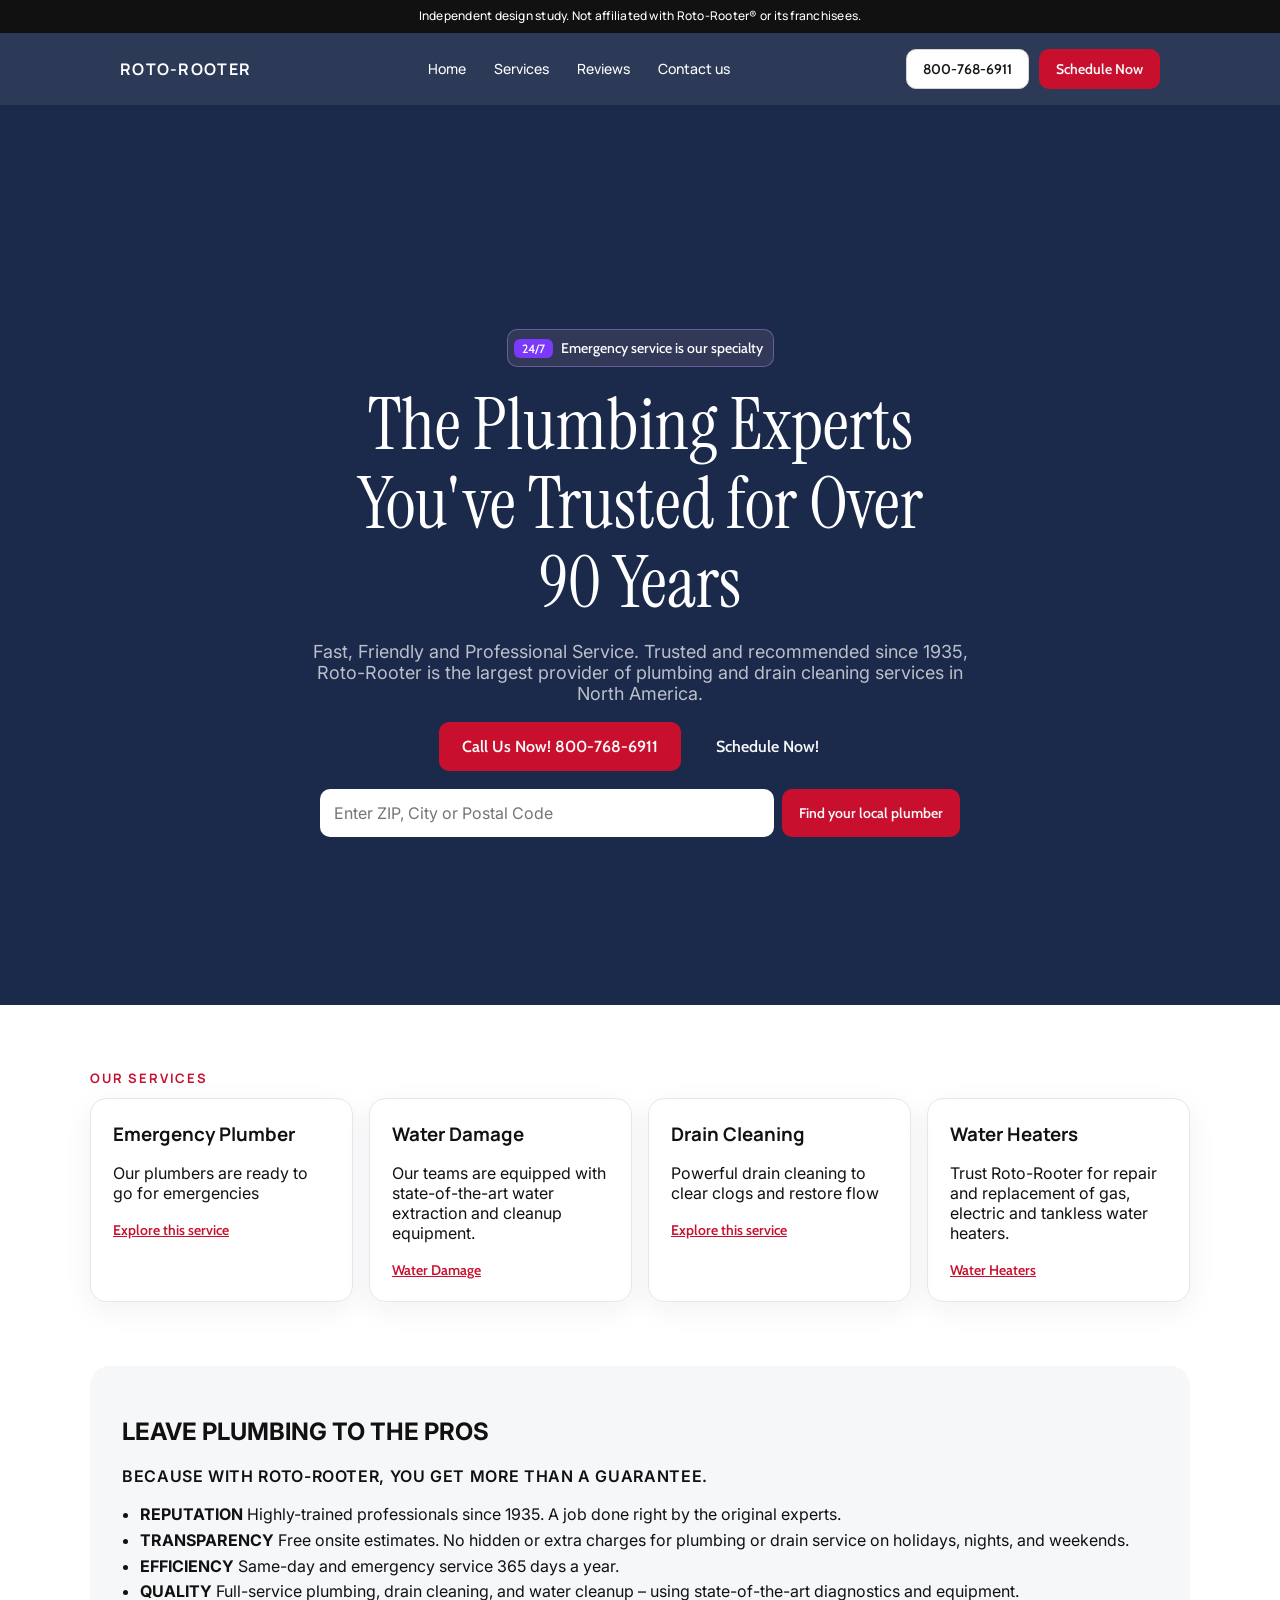
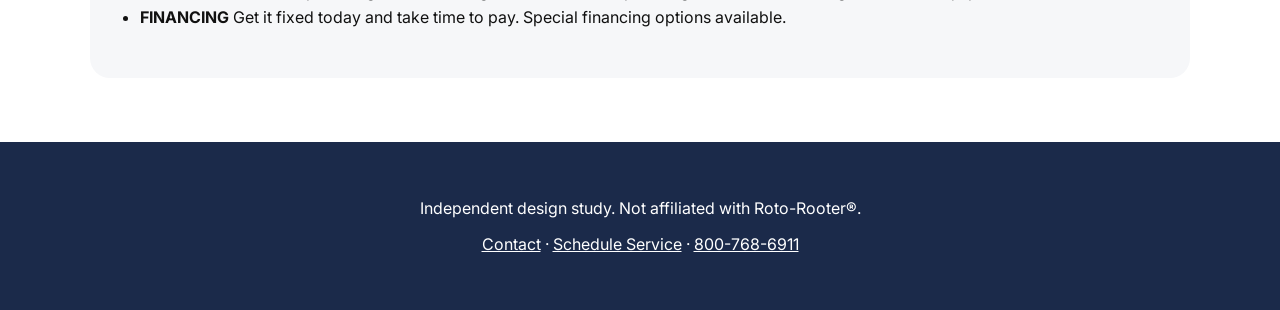
==== index.html @ e9c8b5bf "feat: home hero datacore booking craft" ====
<!DOCTYPE html>
<html lang="en">
<head>
  <meta charset="UTF-8" />
  <meta name="viewport" content="width=device-width, initial-scale=1" />
  <meta name="theme-color" content="#C8102E" />
  <meta name="description" content="The Plumbing Experts You've Trusted for Over 90 Years. Independent design study — not affiliated with Roto-Rooter." />
  <title>Roto-Rooter® | Plumbing, Drains & Water Cleanup</title>
  <link rel="manifest" href="/manifest.json" />
  <link rel="icon" href="/icons/icon.svg" type="image/svg+xml" />
  <link rel="apple-touch-icon" href="/icons/icon.svg" />
  <link rel="preconnect" href="https://fonts.googleapis.com" />
  <link rel="preconnect" href="https://fonts.gstatic.com" crossorigin />
  <link href="https://fonts.googleapis.com/css2?family=Cabin:wght@500;600&family=Instrument+Serif:ital@0;1&family=Inter:wght@400;500;600&family=Manrope:wght@500;600;700&display=swap" rel="stylesheet" />
  <link rel="stylesheet" href="/css/app.css" />
</head>
<body>
  <div class="study-banner">Independent design study. Not affiliated with Roto-Rooter® or its franchisees.</div>
  <header class="nav">
    <a class="logo" href="/">ROTO-ROOTER</a>
    <nav class="nav-links" aria-label="Primary">
      <a href="/">Home</a>
      <a href="/services.html">Services</a>
      <a href="/reviews.html">Reviews</a>
      <a href="/contact.html">Contact us</a>
    </nav>
    <div class="nav-actions">
      <a class="btn ghost" href="tel:8007686911">800-768-6911</a>
      <a class="btn primary" href="/schedule.html">Schedule Now</a>
    </div>
    <button class="menu-btn" id="menuBtn" aria-label="Open menu">☰</button>
  </header>
  <div class="overlay" id="overlay">
    <a href="/">Home</a>
    <a href="/services.html">Services</a>
    <a href="/reviews.html">Reviews</a>
    <a href="/contact.html">Contact us</a>
    <a href="/schedule.html">Schedule Now</a>
    <a href="tel:8007686911">Call 800-768-6911</a>
  </div>
  <section class="hero">
    <video autoplay muted loop playsinline>
      <source src="https://d8j0ntlcm91z4.cloudfront.net/user_38xzZboKViGWJOttwIXH07lWA1P/hf_20260210_031346_d87182fb-b0af-4273-84d1-c6fd17d6bf0f.mp4" type="video/mp4" />
    </video>
    <div class="hero-veil"></div>
    <div class="hero-inner">
      <div class="pill"><span class="pill-new">24/7</span> Emergency service is our specialty</div>
      <h1>The Plumbing Experts You've Trusted for Over 90 Years</h1>
      <p>Fast, Friendly and Professional Service. Trusted and recommended since 1935, Roto-Rooter is the largest provider of plumbing and drain cleaning services in North America.</p>
      <div class="cta-row">
        <a class="btn primary lg" href="tel:8007686911">Call Us Now! 800-768-6911</a>
        <a class="btn dark lg" href="/schedule.html">Schedule Now!</a>
      </div>
      <form class="zip" action="/schedule.html" method="get">
        <label class="sr">Enter ZIP, City or Postal Code</label>
        <input name="zip" placeholder="Enter ZIP, City or Postal Code" />
        <button class="btn primary" type="submit">Find your local plumber</button>
      </form>
    </div>
  </section>
  <section class="wrap">
    <h2 class="section-kicker">OUR SERVICES</h2>
    <div class="cards">
      <article class="card"><h3>Emergency Plumber</h3><p>Our plumbers are ready to go for emergencies</p><a href="/services.html#emergency">Explore this service</a></article>
      <article class="card"><h3>Water Damage</h3><p>Our teams are equipped with state-of-the-art water extraction and cleanup equipment.</p><a href="/services.html#water">Water Damage</a></article>
      <article class="card"><h3>Drain Cleaning</h3><p>Powerful drain cleaning to clear clogs and restore flow</p><a href="/services.html#drain">Explore this service</a></article>
      <article class="card"><h3>Water Heaters</h3><p>Trust Roto-Rooter for repair and replacement of gas, electric and tankless water heaters.</p><a href="/services.html#heaters">Water Heaters</a></article>
    </div>
  </section>
  <section class="wrap band">
    <h2>LEAVE PLUMBING TO THE PROS</h2>
    <p class="lede">BECAUSE WITH ROTO-ROOTER, YOU GET MORE THAN A GUARANTEE.</p>
    <ul class="pros">
      <li><strong>REPUTATION</strong> Highly-trained professionals since 1935. A job done right by the original experts.</li>
      <li><strong>TRANSPARENCY</strong> Free onsite estimates. No hidden or extra charges for plumbing or drain service on holidays, nights, and weekends.</li>
      <li><strong>EFFICIENCY</strong> Same-day and emergency service 365 days a year.</li>
      <li><strong>QUALITY</strong> Full-service plumbing, drain cleaning, and water cleanup – using state-of-the-art diagnostics and equipment.</li>
      <li><strong>FINANCING</strong> Get it fixed today and take time to pay. Special financing options available.</li>
    </ul>
  </section>
  <footer class="foot">
    <p>Independent design study. Not affiliated with Roto-Rooter®.</p>
    <p><a href="/contact.html">Contact</a> · <a href="/schedule.html">Schedule Service</a> · <a href="tel:8007686911">800-768-6911</a></p>
  </footer>
  <script src="/js/app.js"></script>
</body>
</html>
---- css/app.css ----
:root {
  --red: #C8102E;
  --red-dark: #9B0C23;
  --navy: #1B2A4A;
  --ink: #171717;
  --purple: #7b39fc;
  --purple-dark: #2b2344;
  --paper: #f6f7f9;
}
* { box-sizing: border-box; }
html, body { margin: 0; padding: 0; font-family: Inter, system-ui, sans-serif; color: #111; background: #fff; }
a { color: inherit; }
.study-banner {
  background: #111; color: #fff; font: 500 12px/1.4 Manrope, sans-serif;
  text-align: center; padding: 8px 16px; letter-spacing: .02em;
}
.nav {
  display: flex; align-items: center; justify-content: space-between;
  padding: 16px 24px; position: sticky; top: 0; z-index: 20;
  background: rgba(27,42,74,.92); color: #fff; backdrop-filter: blur(12px);
}
.logo { font-family: Manrope, sans-serif; font-weight: 700; letter-spacing: .08em; text-decoration: none; color: #fff; }
.nav-links { display: none; gap: 28px; font: 500 14px Manrope, sans-serif; }
.nav-links a { text-decoration: none; color: #fff; }
.nav-links a:hover { opacity: .8; }
.nav-actions { display: none; gap: 10px; }
.menu-btn { background: none; border: 0; color: #fff; font-size: 24px; }
@media (min-width: 900px) {
  .nav { padding: 16px 120px; }
  .nav-links, .nav-actions { display: flex; }
  .menu-btn { display: none; }
}
.btn {
  display: inline-flex; align-items: center; justify-content: center;
  border-radius: 10px; padding: 10px 16px; text-decoration: none;
  font: 600 14px Cabin, sans-serif; border: 1px solid transparent; cursor: pointer;
}
.btn.primary { background: var(--red); color: #fafafa; }
.btn.primary:hover { background: var(--red-dark); }
.btn.dark { background: var(--navy); color: #f6f7f9; }
.btn.ghost { background: #fff; color: #171717; border-color: #d4d4d4; }
.btn.lg { padding: 14px 22px; font-size: 16px; }
.overlay {
  display: none; position: fixed; inset: 0; background: #000; color: #fff;
  z-index: 30; flex-direction: column; gap: 24px; padding: 80px 32px;
  font: 600 22px Manrope, sans-serif;
}
.overlay.open { display: flex; }
.overlay a { color: #fff; text-decoration: none; }
.hero { position: relative; min-height: 100svh; color: #fff; overflow: hidden; background: var(--navy); }
.hero video { position: absolute; inset: 0; width: 100%; height: 100%; object-fit: cover; opacity: .35; }
.hero-veil { position: absolute; inset: 0; background: linear-gradient(180deg, rgba(27,42,74,.55), rgba(27,42,74,.85)); }
.hero-inner {
  position: relative; z-index: 2; min-height: 100svh;
  display: flex; flex-direction: column; align-items: center; text-align: center;
  justify-content: center; padding: 120px 24px 64px; gap: 18px;
}
.pill {
  display: inline-flex; align-items: center; gap: 8px; height: 38px;
  padding: 0 10px 0 6px; border-radius: 10px;
  background: rgba(85,80,110,.4); border: 1px solid rgba(164,132,215,.5);
  backdrop-filter: blur(8px); font: 500 14px Cabin, sans-serif;
}
.pill-new { background: var(--purple); border-radius: 6px; padding: 2px 8px; font-size: 12px; }
.hero h1 {
  font-family: "Instrument Serif", serif; font-weight: 400;
  font-size: clamp(36px, 7vw, 72px); line-height: 1.1; margin: 0; max-width: 18ch;
}
.hero p { max-width: 662px; color: rgba(255,255,255,.7); font-size: 18px; margin: 0; }
.cta-row { display: flex; flex-wrap: wrap; gap: 12px; justify-content: center; }
.zip { display: flex; flex-wrap: wrap; gap: 8px; justify-content: center; width: min(640px, 100%); }
.zip input {
  flex: 1 1 220px; height: 48px; border-radius: 10px; border: 0; padding: 0 14px; font: 400 16px Inter, sans-serif;
}
.wrap { width: min(1100px, calc(100% - 40px)); margin: 64px auto; }
.section-kicker { font: 700 13px Manrope, sans-serif; letter-spacing: .14em; color: var(--red); }
.cards { display: grid; grid-template-columns: repeat(auto-fit, minmax(230px, 1fr)); gap: 16px; }
.card {
  border: 1px solid #e7e5ee; border-radius: 16px; padding: 22px;
  box-shadow: 0 8px 30px rgba(27,42,74,.06);
}
.card h3 { font-family: Manrope, sans-serif; margin: 0 0 8px; }
.card a { color: var(--red); font: 600 14px Cabin, sans-serif; }
.band { background: var(--paper); border-radius: 20px; padding: 32px; }
.lede { letter-spacing: .04em; font-weight: 600; }
.pros { padding-left: 18px; line-height: 1.6; }
.foot { background: var(--navy); color: #fff; padding: 40px 24px; text-align: center; }
.foot a { color: #fff; }
.sr { position: absolute; left: -9999px; }
.form { display: grid; gap: 12px; max-width: 520px; }
.form input, .form select, .form textarea {
  height: 48px; border: 1px solid #d4d4d4; border-radius: 8px; padding: 0 12px; font: 400 16px Inter, sans-serif;
}
.form textarea { height: 120px; padding: 12px; }
.notice { background: #fff4e5; border: 1px solid #f0c36d; padding: 12px 14px; border-radius: 10px; }
.ok { background: #e8f6ee; border: 1px solid #8fd3a8; padding: 16px; border-radius: 12px; }
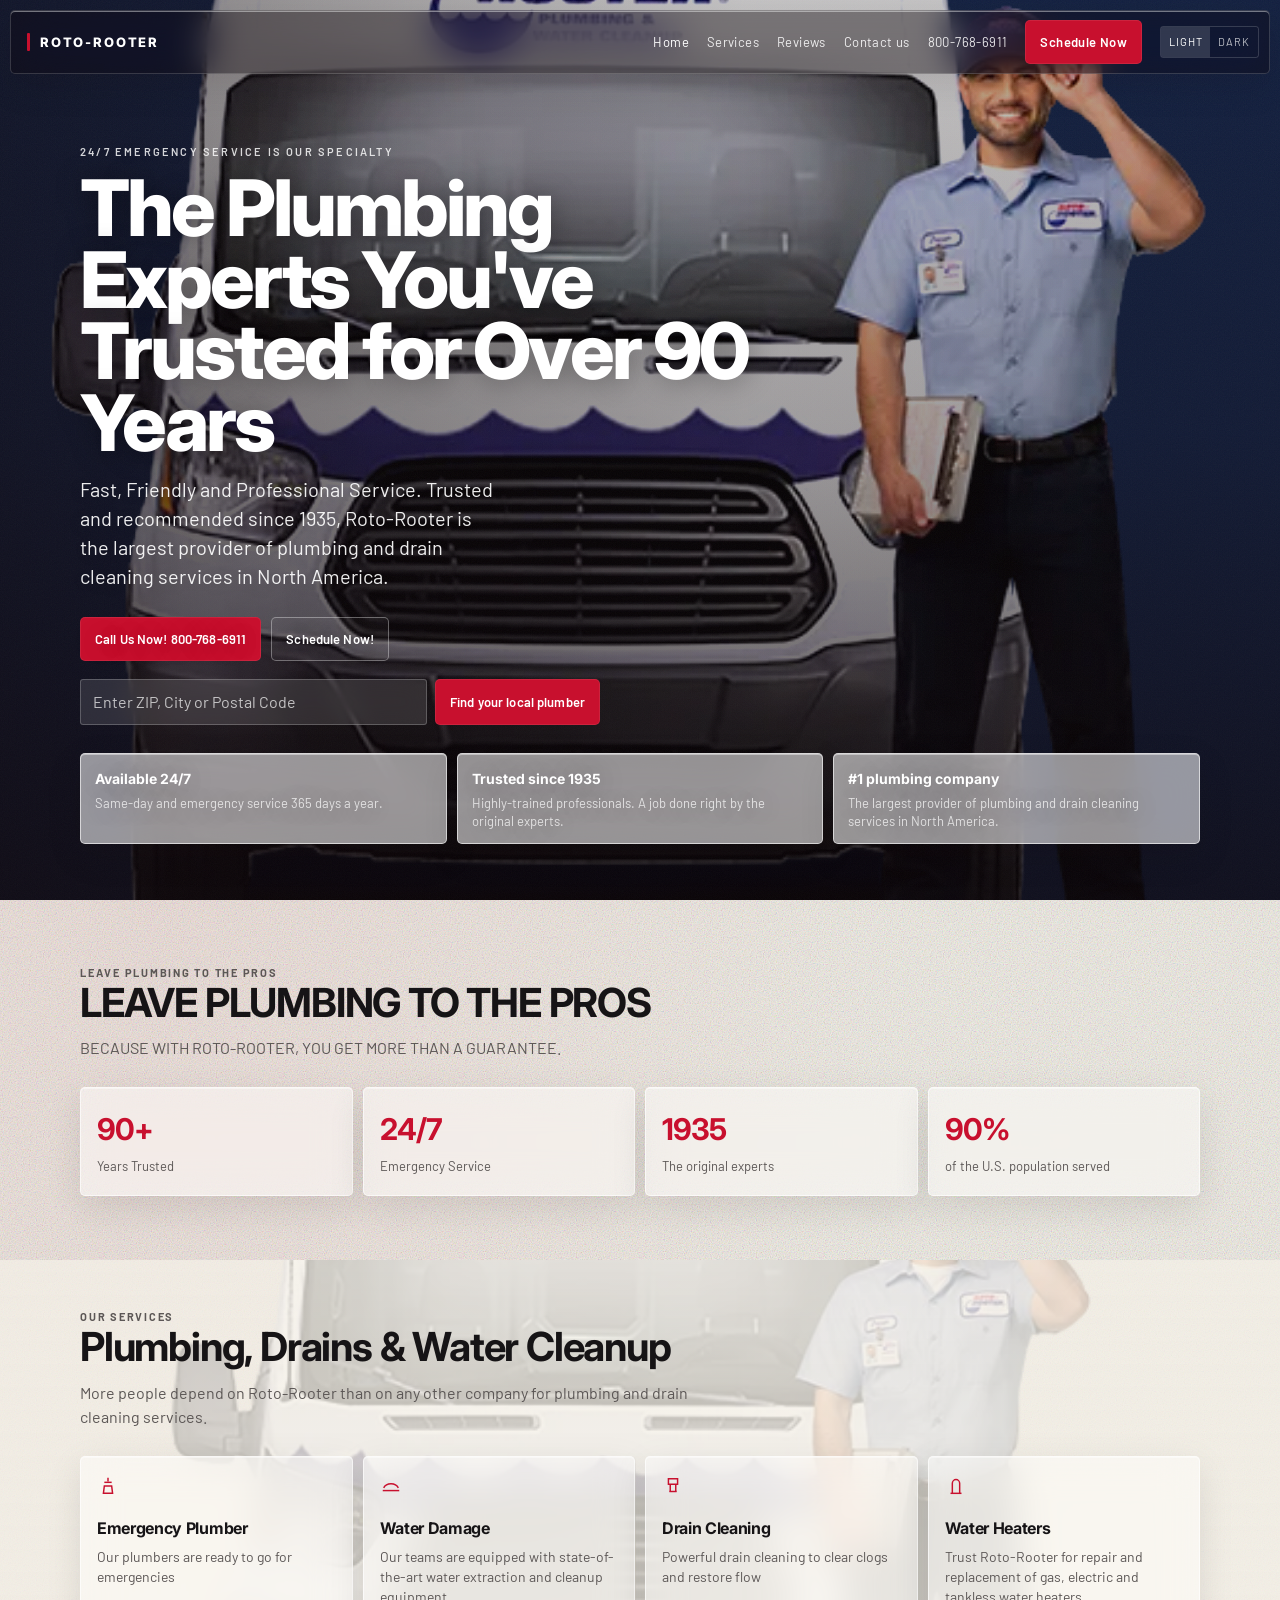
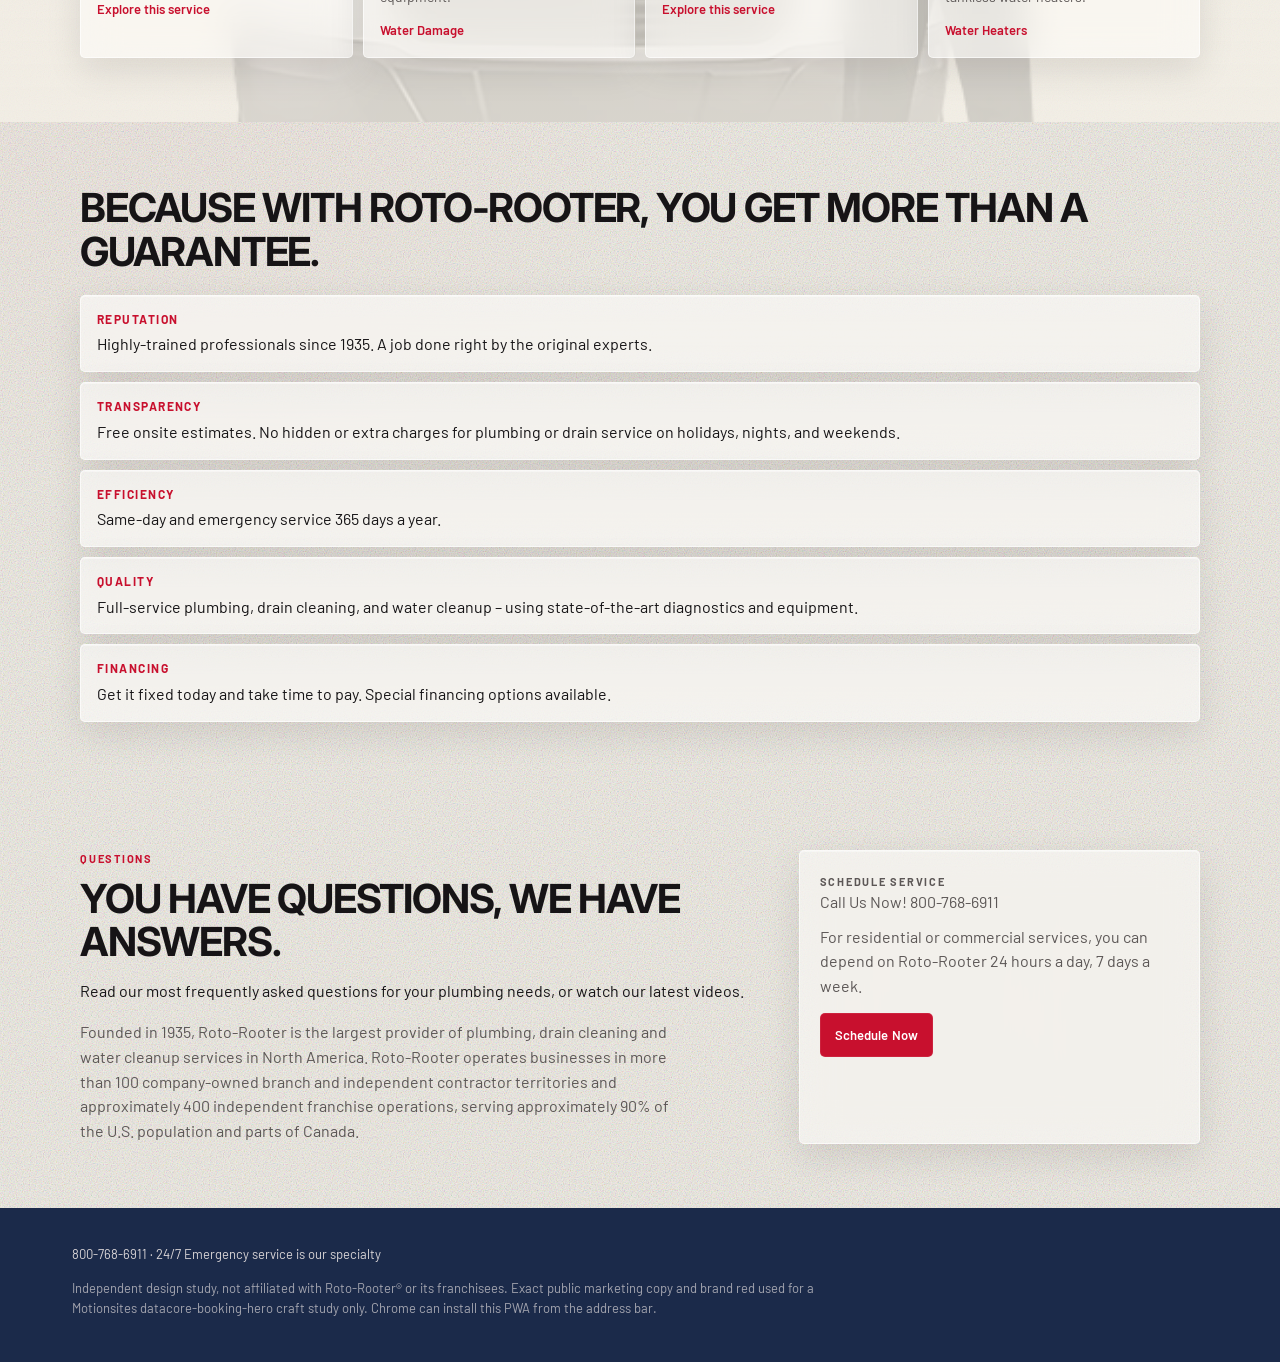
==== commit 8a11476f: "feat: elevate Roto-Rooter PWA to SERVPRO liquid-glass craft Port the approved frost nav, 5px cards, " ====
--- a/index.html
+++ b/index.html
@@ -1,87 +1,166 @@
 <!DOCTYPE html>
 <html lang="en">
 <head>
-  <meta charset="UTF-8" />
+  <meta charset="utf-8" />
   <meta name="viewport" content="width=device-width, initial-scale=1" />
+  <title>Roto-Rooter® | Plumbing, Drains &amp; Water Cleanup</title>
+  <meta name="description" content="Roto-Rooter Plumbing and Water Cleanup® service is the #1 plumbing and drain cleaning company. Open &amp; Available 24/7. Call 1-800-768-6911!" />
+  <meta property="og:title" content="Roto-Rooter Plumbing &amp; Drain Service | Roto-Rooter®" />
+  <meta property="og:description" content="Roto-Rooter Plumbing and Water Cleanup® service is the #1 plumbing and drain cleaning company. Open &amp; Available 24/7. Call 1-800-768-6911!" />
+  <meta property="og:type" content="website" />
+  <meta property="og:url" content="https://rotorooter-pwa.vercel.app/" />
+  <meta property="og:image" content="https://rotorooter-pwa.vercel.app/images/og.png" />
+  <meta property="og:site_name" content="Roto-Rooter Plumbing &amp; Water Cleanup" />
+  <meta name="twitter:card" content="summary" />
+  <meta name="twitter:title" content="Roto-Rooter® | Plumbing, Drains &amp; Water Cleanup" />
+  <meta name="twitter:description" content="Roto-Rooter Plumbing and Water Cleanup® service is the #1 plumbing and drain cleaning company. Open &amp; Available 24/7. Call 1-800-768-6911!" />
   <meta name="theme-color" content="#C8102E" />
-  <meta name="description" content="The Plumbing Experts You've Trusted for Over 90 Years. Independent design study — not affiliated with Roto-Rooter." />
-  <title>Roto-Rooter® | Plumbing, Drains & Water Cleanup</title>
+  <link rel="canonical" href="https://rotorooter-pwa.vercel.app/" />
   <link rel="manifest" href="/manifest.json" />
   <link rel="icon" href="/icons/icon.svg" type="image/svg+xml" />
-  <link rel="apple-touch-icon" href="/icons/icon.svg" />
-  <link rel="preconnect" href="https://fonts.googleapis.com" />
-  <link rel="preconnect" href="https://fonts.gstatic.com" crossorigin />
-  <link href="https://fonts.googleapis.com/css2?family=Cabin:wght@500;600&family=Instrument+Serif:ital@0;1&family=Inter:wght@400;500;600&family=Manrope:wght@500;600;700&display=swap" rel="stylesheet" />
+  <link rel="apple-touch-icon" href="/icons/icon-192.svg" />
   <link rel="stylesheet" href="/css/app.css" />
+  <script>
+    (function () {
+      try {
+        var t = localStorage.getItem('rr-theme');
+        if (t === 'light' || t === 'dark') document.documentElement.setAttribute('data-theme', t);
+        else document.documentElement.setAttribute('data-theme', window.matchMedia('(prefers-color-scheme: dark)').matches ? 'dark' : 'light');
+      } catch (e) {}
+    })();
+  </script>
 </head>
 <body>
-  <div class="study-banner">Independent design study. Not affiliated with Roto-Rooter® or its franchisees.</div>
-  <header class="nav">
-    <a class="logo" href="/">ROTO-ROOTER</a>
-    <nav class="nav-links" aria-label="Primary">
-      <a href="/">Home</a>
-      <a href="/services.html">Services</a>
-      <a href="/reviews.html">Reviews</a>
-      <a href="/contact.html">Contact us</a>
-    </nav>
-    <div class="nav-actions">
-      <a class="btn ghost" href="tel:8007686911">800-768-6911</a>
-      <a class="btn primary" href="/schedule.html">Schedule Now</a>
+  <a class="skip" href="#main">Skip to content</a>
+  <header class="nav liquid-glass">
+    <a class="brand" href="/"><span class="brand-rule" aria-hidden="true"></span>ROTO-ROOTER</a>
+    <div class="nav-end">
+      <nav class="nav-links" id="navLinks" aria-label="Primary">
+        <a href="/" aria-current="page">Home</a>
+        <a href="/services">Services</a>
+        <a href="/reviews">Reviews</a>
+        <a href="/contact">Contact us</a>
+        <a href="tel:8007686911">800-768-6911</a>
+        <a class="cta cta-nav" href="/schedule">Schedule Now</a>
+        <div class="nav-tools">
+          <div class="seg" role="group" aria-label="Theme">
+            <button type="button" data-set-theme="light" aria-pressed="true">Light</button>
+            <button type="button" data-set-theme="dark" aria-pressed="false">Dark</button>
+          </div>
+        </div>
+      </nav>
+      <a class="cta cta-compact" href="tel:8007686911">800-768-6911</a>
+      <button class="menu-btn" type="button" aria-expanded="false" aria-controls="navLinks">Menu</button>
     </div>
-    <button class="menu-btn" id="menuBtn" aria-label="Open menu">☰</button>
   </header>
-  <div class="overlay" id="overlay">
-    <a href="/">Home</a>
-    <a href="/services.html">Services</a>
-    <a href="/reviews.html">Reviews</a>
-    <a href="/contact.html">Contact us</a>
-    <a href="/schedule.html">Schedule Now</a>
-    <a href="tel:8007686911">Call 800-768-6911</a>
-  </div>
   <section class="hero">
-    <video autoplay muted loop playsinline>
-      <source src="https://d8j0ntlcm91z4.cloudfront.net/user_38xzZboKViGWJOttwIXH07lWA1P/hf_20260210_031346_d87182fb-b0af-4273-84d1-c6fd17d6bf0f.mp4" type="video/mp4" />
-    </video>
-    <div class="hero-veil"></div>
+    <div id="heroBg" class="hero-media" aria-hidden="true">
+      <img class="hero-photo" src="/images/hero-mobile.webp" srcset="/images/hero-mobile.webp 800w, /images/hero.webp 1600w" sizes="100vw" alt="" />
+      <video class="hero-video" autoplay muted loop playsinline poster="/images/hero.webp">
+        <source src="https://d8j0ntlcm91z4.cloudfront.net/user_38xzZboKViGWJOttwIXH07lWA1P/hf_20260210_031346_d87182fb-b0af-4273-84d1-c6fd17d6bf0f.mp4" type="video/mp4" />
+      </video>
+    </div>
+    <div class="hero-grade" aria-hidden="true"></div>
+    <div class="hero-grain" aria-hidden="true"></div>
+    <div class="hero-overlay"></div>
     <div class="hero-inner">
-      <div class="pill"><span class="pill-new">24/7</span> Emergency service is our specialty</div>
+      <p class="eyebrow">24/7 Emergency service is our specialty</p>
       <h1>The Plumbing Experts You've Trusted for Over 90 Years</h1>
-      <p>Fast, Friendly and Professional Service. Trusted and recommended since 1935, Roto-Rooter is the largest provider of plumbing and drain cleaning services in North America.</p>
-      <div class="cta-row">
-        <a class="btn primary lg" href="tel:8007686911">Call Us Now! 800-768-6911</a>
-        <a class="btn dark lg" href="/schedule.html">Schedule Now!</a>
+      <p class="lede">Fast, Friendly and Professional Service. Trusted and recommended since 1935, Roto-Rooter is the largest provider of plumbing and drain cleaning services in North America.</p>
+      <div class="hero-actions">
+        <a class="cta" href="tel:8007686911">Call Us Now! 800-768-6911</a>
+        <a class="btn-ghost" href="/schedule">Schedule Now!</a>
       </div>
-      <form class="zip" action="/schedule.html" method="get">
-        <label class="sr">Enter ZIP, City or Postal Code</label>
-        <input name="zip" placeholder="Enter ZIP, City or Postal Code" />
-        <button class="btn primary" type="submit">Find your local plumber</button>
+      <form class="zip" action="/schedule" method="get">
+        <label for="zip">Enter ZIP, City or Postal Code</label>
+        <input id="zip" name="zip" placeholder="Enter ZIP, City or Postal Code" />
+        <button class="cta" type="submit">Find your local plumber</button>
       </form>
+      <ul class="trust-row">
+        <li class="liquid-glass"><b>Available 24/7</b><span>Same-day and emergency service 365 days a year.</span></li>
+        <li class="liquid-glass"><b>Trusted since 1935</b><span>Highly-trained professionals. A job done right by the original experts.</span></li>
+        <li class="liquid-glass"><b>#1 plumbing company</b><span>The largest provider of plumbing and drain cleaning services in North America.</span></li>
+      </ul>
     </div>
   </section>
-  <section class="wrap">
-    <h2 class="section-kicker">OUR SERVICES</h2>
-    <div class="cards">
-      <article class="card"><h3>Emergency Plumber</h3><p>Our plumbers are ready to go for emergencies</p><a href="/services.html#emergency">Explore this service</a></article>
-      <article class="card"><h3>Water Damage</h3><p>Our teams are equipped with state-of-the-art water extraction and cleanup equipment.</p><a href="/services.html#water">Water Damage</a></article>
-      <article class="card"><h3>Drain Cleaning</h3><p>Powerful drain cleaning to clear clogs and restore flow</p><a href="/services.html#drain">Explore this service</a></article>
-      <article class="card"><h3>Water Heaters</h3><p>Trust Roto-Rooter for repair and replacement of gas, electric and tankless water heaters.</p><a href="/services.html#heaters">Water Heaters</a></article>
-    </div>
-  </section>
-  <section class="wrap band">
-    <h2>LEAVE PLUMBING TO THE PROS</h2>
-    <p class="lede">BECAUSE WITH ROTO-ROOTER, YOU GET MORE THAN A GUARANTEE.</p>
-    <ul class="pros">
-      <li><strong>REPUTATION</strong> Highly-trained professionals since 1935. A job done right by the original experts.</li>
-      <li><strong>TRANSPARENCY</strong> Free onsite estimates. No hidden or extra charges for plumbing or drain service on holidays, nights, and weekends.</li>
-      <li><strong>EFFICIENCY</strong> Same-day and emergency service 365 days a year.</li>
-      <li><strong>QUALITY</strong> Full-service plumbing, drain cleaning, and water cleanup – using state-of-the-art diagnostics and equipment.</li>
-      <li><strong>FINANCING</strong> Get it fixed today and take time to pay. Special financing options available.</li>
-    </ul>
-  </section>
-  <footer class="foot">
-    <p>Independent design study. Not affiliated with Roto-Rooter®.</p>
-    <p><a href="/contact.html">Contact</a> · <a href="/schedule.html">Schedule Service</a> · <a href="tel:8007686911">800-768-6911</a></p>
+  <main class="page" id="main">
+    <section class="section">
+      <p class="kicker">Leave plumbing to the pros</p>
+      <h2>LEAVE PLUMBING TO THE PROS</h2>
+      <p>BECAUSE WITH ROTO-ROOTER, YOU GET MORE THAN A GUARANTEE.</p>
+      <div class="stats">
+        <div class="stat liquid-glass"><b>90+</b><span>Years Trusted</span></div>
+        <div class="stat liquid-glass"><b>24/7</b><span>Emergency Service</span></div>
+        <div class="stat liquid-glass"><b>1935</b><span>The original experts</span></div>
+        <div class="stat liquid-glass"><b>90%</b><span>of the U.S. population served</span></div>
+      </div>
+    </section>
+    <section class="section band" style="padding-top:48px">
+      <p class="kicker">Our Services</p>
+      <h2>Plumbing, Drains &amp; Water Cleanup</h2>
+      <p>More people depend on Roto-Rooter than on any other company for plumbing and drain cleaning services.</p>
+      <div class="grid">
+        <article class="card liquid-glass">
+          <svg viewBox="0 0 24 24" aria-hidden="true"><path d="M12 3v4"/><path d="M8 8h8"/><path d="M7 20h10l-1-8H8l-1 8z"/></svg>
+          <h3>Emergency Plumber</h3>
+          <p>Our plumbers are ready to go for emergencies</p>
+          <a href="/services#emergency">Explore this service</a>
+        </article>
+        <article class="card liquid-glass">
+          <svg viewBox="0 0 24 24" aria-hidden="true"><path d="M4 14c3-6 13-6 16 0"/><path d="M3 17h18"/></svg>
+          <h3>Water Damage</h3>
+          <p>Our teams are equipped with state-of-the-art water extraction and cleanup equipment.</p>
+          <a href="/services#water">Water Damage</a>
+        </article>
+        <article class="card liquid-glass">
+          <svg viewBox="0 0 24 24" aria-hidden="true"><path d="M7 4h10v6H7z"/><path d="M9 10v8M15 10v8"/><path d="M8 18h8"/></svg>
+          <h3>Drain Cleaning</h3>
+          <p>Powerful drain cleaning to clear clogs and restore flow</p>
+          <a href="/services#drain">Explore this service</a>
+        </article>
+        <article class="card liquid-glass">
+          <svg viewBox="0 0 24 24" aria-hidden="true"><path d="M8 20V9a4 4 0 0 1 8 0v11"/><path d="M6 20h12"/></svg>
+          <h3>Water Heaters</h3>
+          <p>Trust Roto-Rooter for repair and replacement of gas, electric and tankless water heaters.</p>
+          <a href="/services#heaters">Water Heaters</a>
+        </article>
+      </div>
+    </section>
+    <section class="section">
+      <h2>BECAUSE WITH ROTO-ROOTER, YOU GET MORE THAN A GUARANTEE.</h2>
+      <ul class="pros">
+        <li class="liquid-glass"><strong>REPUTATION</strong> Highly-trained professionals since 1935. A job done right by the original experts.</li>
+        <li class="liquid-glass"><strong>TRANSPARENCY</strong> Free onsite estimates. No hidden or extra charges for plumbing or drain service on holidays, nights, and weekends.</li>
+        <li class="liquid-glass"><strong>EFFICIENCY</strong> Same-day and emergency service 365 days a year.</li>
+        <li class="liquid-glass"><strong>QUALITY</strong> Full-service plumbing, drain cleaning, and water cleanup – using state-of-the-art diagnostics and equipment.</li>
+        <li class="liquid-glass"><strong>FINANCING</strong> Get it fixed today and take time to pay. Special financing options available.</li>
+      </ul>
+    </section>
+    <section class="section">
+      <div class="split">
+        <div>
+          <p class="kicker">Questions</p>
+          <h2>YOU HAVE QUESTIONS, WE HAVE ANSWERS.</h2>
+          <p>Read our most frequently asked questions for your plumbing needs, or watch our latest videos.</p>
+          <p class="prose" style="margin-top:14px">Founded in 1935, Roto-Rooter is the largest provider of plumbing, drain cleaning and water cleanup services in North America. Roto-Rooter operates businesses in more than 100 company-owned branch and independent contractor territories and approximately 400 independent franchise operations, serving approximately 90% of the U.S. population and parts of Canada.</p>
+        </div>
+        <aside class="panel liquid-glass">
+          <p class="kicker">Schedule Service</p>
+          <p>Call Us Now! 800-768-6911</p>
+          <p style="margin-top:10px">For residential or commercial services, you can depend on Roto-Rooter 24 hours a day, 7 days a week.</p>
+          <a class="cta" href="/schedule">Schedule Now</a>
+        </aside>
+      </div>
+    </section>
+  </main>
+  <footer class="footer">
+    <div>800-768-6911 · 24/7 Emergency service is our specialty</div>
+    <p class="disclaimer">Independent design study, not affiliated with Roto-Rooter® or its franchisees. Exact public marketing copy and brand red used for a Motionsites datacore-booking-hero craft study only. Chrome can install this PWA from the address bar.</p>
   </footer>
+  <div class="dock liquid-glass">
+    <a class="cta" href="tel:8007686911">800-768-6911</a>
+    <a class="btn-ghost" href="/schedule">Schedule Now</a>
+  </div>
   <script src="/js/app.js"></script>
 </body>
 </html>
--- a/css/app.css
+++ b/css/app.css
@@ -1,96 +1,651 @@
+@import url('https://fonts.googleapis.com/css2?family=Barlow:wght@400;500;600;700&family=Inter:wght@500;600;700;800&display=swap');
+
 :root {
   --red: #C8102E;
-  --red-dark: #9B0C23;
+  --red-2: #d41434;
+  --red-deep: #7a0a1c;
   --navy: #1B2A4A;
-  --ink: #171717;
-  --purple: #7b39fc;
-  --purple-dark: #2b2344;
-  --paper: #f6f7f9;
-}
+  --cream: #f3efe6;
+  --ink: #161416;
+  --muted: #5c5756;
+  --white: #ffffff;
+  --line: rgba(22, 20, 22, 0.1);
+  --glass: rgba(255, 255, 255, 0.56);
+  --glass-border: rgba(255, 255, 255, 0.62);
+  --glass-ink: #161416;
+  --page: var(--cream);
+  --panel: rgba(255, 255, 255, 0.42);
+  --r: 5px;
+  --r-sm: 3px;
+  --ease: cubic-bezier(0.22, 1, 0.36, 1);
+  --t: 280ms;
+  --pad: clamp(20px, 6vw, 72px);
+  --max: 1120px;
+  --nav-h: 64px;
+  color-scheme: light;
+}
+
+html[data-theme="dark"] {
+  --cream: #10090c;
+  --ink: #f3ecee;
+  --muted: #b3a4a8;
+  --line: rgba(255, 255, 255, 0.1);
+  --glass: rgba(16, 8, 12, 0.48);
+  --glass-border: rgba(255, 255, 255, 0.14);
+  --glass-ink: #f3ecee;
+  --page: #0a0608;
+  --panel: rgba(22, 10, 14, 0.55);
+  color-scheme: dark;
+}
+
 * { box-sizing: border-box; }
-html, body { margin: 0; padding: 0; font-family: Inter, system-ui, sans-serif; color: #111; background: #fff; }
+html, body { margin: 0; padding: 0; }
+html { background: #12080c; }
+body {
+  font-family: Barlow, Inter, system-ui, sans-serif;
+  color: var(--ink);
+  background: var(--page);
+  line-height: 1.55;
+  min-height: 100%;
+}
+img { max-width: 100%; }
 a { color: inherit; }
-.study-banner {
-  background: #111; color: #fff; font: 500 12px/1.4 Manrope, sans-serif;
-  text-align: center; padding: 8px 16px; letter-spacing: .02em;
-}
+button, input, select, textarea { font: inherit; }
+
+.skip {
+  position: absolute;
+  left: 12px;
+  top: -48px;
+  z-index: 80;
+  padding: 8px 12px;
+  background: var(--red);
+  color: #fff;
+  border-radius: var(--r-sm);
+}
+.skip:focus { top: 12px; }
+
+/* Liquid glass — frost, hairline, inner light, depth */
+.liquid-glass {
+  background: var(--glass);
+  background-blend-mode: luminosity;
+  backdrop-filter: blur(18px) saturate(1.45);
+  -webkit-backdrop-filter: blur(18px) saturate(1.45);
+  border: 1px solid var(--glass-border);
+  box-shadow:
+    inset 0 1px 0 rgba(255, 255, 255, 0.42),
+    0 12px 36px rgba(16, 8, 12, 0.1);
+}
+
+.nav.liquid-glass {
+  --glass: rgba(16, 8, 12, 0.42);
+  --glass-border: rgba(255, 255, 255, 0.16);
+  color: #fff;
+}
+
 .nav {
-  display: flex; align-items: center; justify-content: space-between;
-  padding: 16px 24px; position: sticky; top: 0; z-index: 20;
-  background: rgba(27,42,74,.92); color: #fff; backdrop-filter: blur(12px);
-}
-.logo { font-family: Manrope, sans-serif; font-weight: 700; letter-spacing: .08em; text-decoration: none; color: #fff; }
-.nav-links { display: none; gap: 28px; font: 500 14px Manrope, sans-serif; }
-.nav-links a { text-decoration: none; color: #fff; }
-.nav-links a:hover { opacity: .8; }
-.nav-actions { display: none; gap: 10px; }
-.menu-btn { background: none; border: 0; color: #fff; font-size: 24px; }
-@media (min-width: 900px) {
-  .nav { padding: 16px 120px; }
-  .nav-links, .nav-actions { display: flex; }
-  .menu-btn { display: none; }
-}
-.btn {
-  display: inline-flex; align-items: center; justify-content: center;
-  border-radius: 10px; padding: 10px 16px; text-decoration: none;
-  font: 600 14px Cabin, sans-serif; border: 1px solid transparent; cursor: pointer;
-}
-.btn.primary { background: var(--red); color: #fafafa; }
-.btn.primary:hover { background: var(--red-dark); }
-.btn.dark { background: var(--navy); color: #f6f7f9; }
-.btn.ghost { background: #fff; color: #171717; border-color: #d4d4d4; }
-.btn.lg { padding: 14px 22px; font-size: 16px; }
-.overlay {
-  display: none; position: fixed; inset: 0; background: #000; color: #fff;
-  z-index: 30; flex-direction: column; gap: 24px; padding: 80px 32px;
-  font: 600 22px Manrope, sans-serif;
-}
-.overlay.open { display: flex; }
-.overlay a { color: #fff; text-decoration: none; }
-.hero { position: relative; min-height: 100svh; color: #fff; overflow: hidden; background: var(--navy); }
-.hero video { position: absolute; inset: 0; width: 100%; height: 100%; object-fit: cover; opacity: .35; }
-.hero-veil { position: absolute; inset: 0; background: linear-gradient(180deg, rgba(27,42,74,.55), rgba(27,42,74,.85)); }
+  position: fixed;
+  top: 10px;
+  left: 10px;
+  right: 10px;
+  z-index: 50;
+  display: flex;
+  align-items: center;
+  justify-content: space-between;
+  gap: 16px;
+  min-height: var(--nav-h);
+  padding: 8px 10px 8px 16px;
+  border-radius: var(--r);
+}
+
+.brand {
+  display: inline-flex;
+  align-items: center;
+  gap: 10px;
+  font-family: Inter, sans-serif;
+  font-weight: 800;
+  letter-spacing: 0.14em;
+  color: #fff;
+  text-decoration: none;
+  font-size: 13px;
+}
+.brand-rule {
+  width: 3px;
+  height: 18px;
+  background: var(--red);
+  border-radius: 1px;
+}
+
+.nav-end {
+  display: flex;
+  align-items: center;
+  gap: 8px;
+}
+.nav-links {
+  display: flex;
+  align-items: center;
+  gap: 18px;
+}
+.nav-links a {
+  color: rgba(255, 255, 255, 0.88);
+  text-decoration: none;
+  font-size: 13px;
+  letter-spacing: 0.03em;
+  transition: color var(--t) var(--ease);
+}
+.nav-links a:hover,
+.nav-links a[aria-current="page"] { color: #fff; }
+
+.nav-tools {
+  display: flex;
+  align-items: center;
+  gap: 8px;
+}
+.seg {
+  display: inline-flex;
+  border: 1px solid rgba(255, 255, 255, 0.16);
+  border-radius: var(--r-sm);
+  overflow: hidden;
+}
+.seg button {
+  appearance: none;
+  border: 0;
+  background: transparent;
+  color: rgba(255, 255, 255, 0.7);
+  padding: 6px 8px;
+  font-size: 11px;
+  letter-spacing: 0.08em;
+  text-transform: uppercase;
+  cursor: pointer;
+}
+.seg button[aria-pressed="true"] {
+  background: rgba(255, 255, 255, 0.14);
+  color: #fff;
+}
+
+.cta,
+.btn-ghost,
+button.submit,
+.menu-btn {
+  border-radius: var(--r);
+  text-decoration: none;
+  font-weight: 600;
+  font-size: 13px;
+  letter-spacing: 0.01em;
+  transition: transform var(--t) var(--ease), background var(--t) var(--ease), border-color var(--t) var(--ease);
+}
+.cta,
+button.submit {
+  background: var(--red);
+  color: #fff !important;
+  border: 1px solid rgba(255, 255, 255, 0.08);
+  padding: 11px 14px;
+  display: inline-flex;
+  align-items: center;
+  justify-content: center;
+  cursor: pointer;
+}
+.cta:hover,
+button.submit:hover { background: var(--red-2); }
+.cta-compact { padding: 10px 12px; }
+.btn-ghost {
+  border: 1px solid rgba(255, 255, 255, 0.34);
+  color: #fff;
+  padding: 11px 14px;
+  background: rgba(255, 255, 255, 0.04);
+}
+.btn-ghost:hover { border-color: #fff; }
+.menu-btn {
+  display: none;
+  border: 1px solid rgba(255, 255, 255, 0.22);
+  background: rgba(255, 255, 255, 0.06);
+  color: #fff;
+  padding: 10px 12px;
+  cursor: pointer;
+}
+
+.hero {
+  position: relative;
+  min-height: 100svh;
+  overflow: hidden;
+  color: #fff;
+  display: grid;
+  align-items: end;
+}
+.hero-media,
+.hero-photo,
+.hero-video {
+  position: absolute;
+  inset: -6%;
+  z-index: 0;
+  width: 112%;
+  height: 112%;
+  object-fit: cover;
+  transform: scale(1.08);
+  transform-origin: center;
+}
+.hero-media {
+  background:
+    #1B2A4A
+    center 46% / cover no-repeat
+    url('/images/hero.webp');
+  filter: saturate(1.12) contrast(1.06) brightness(1.08);
+}
+.hero-photo,
+.hero-video {
+  inset: 0;
+  width: 100%;
+  height: 100%;
+  transform: none;
+}
+.hero-video { opacity: 0.72; }
+.hero-grade,
+.hero-grain,
+.hero-overlay {
+  position: absolute;
+  inset: 0;
+  pointer-events: none;
+}
+.hero-grade {
+  z-index: 1;
+  background:
+    linear-gradient(90deg, rgba(16, 8, 12, 0.46) 0%, rgba(16, 8, 12, 0.08) 58%),
+    linear-gradient(180deg, rgba(12, 6, 10, 0.12) 0%, rgba(12, 6, 10, 0.2) 48%, rgba(10, 4, 8, 0.56) 100%);
+}
+.hero-grain {
+  z-index: 2;
+  opacity: 0.1;
+  background-image: url('/images/grain.svg');
+  background-size: 180px;
+}
+.hero-overlay {
+  z-index: 3;
+  background: linear-gradient(180deg, rgba(0, 0, 0, 0.06) 0%, rgba(16, 8, 12, 0.32) 100%);
+}
 .hero-inner {
-  position: relative; z-index: 2; min-height: 100svh;
-  display: flex; flex-direction: column; align-items: center; text-align: center;
-  justify-content: center; padding: 120px 24px 64px; gap: 18px;
-}
-.pill {
-  display: inline-flex; align-items: center; gap: 8px; height: 38px;
-  padding: 0 10px 0 6px; border-radius: 10px;
-  background: rgba(85,80,110,.4); border: 1px solid rgba(164,132,215,.5);
-  backdrop-filter: blur(8px); font: 500 14px Cabin, sans-serif;
-}
-.pill-new { background: var(--purple); border-radius: 6px; padding: 2px 8px; font-size: 12px; }
-.hero h1 {
-  font-family: "Instrument Serif", serif; font-weight: 400;
-  font-size: clamp(36px, 7vw, 72px); line-height: 1.1; margin: 0; max-width: 18ch;
-}
-.hero p { max-width: 662px; color: rgba(255,255,255,.7); font-size: 18px; margin: 0; }
-.cta-row { display: flex; flex-wrap: wrap; gap: 12px; justify-content: center; }
-.zip { display: flex; flex-wrap: wrap; gap: 8px; justify-content: center; width: min(640px, 100%); }
+  position: relative;
+  z-index: 4;
+  width: min(var(--max), calc(100% - 20px));
+  margin: 0 auto;
+  padding: calc(var(--nav-h) + 36px) 0 56px;
+  text-shadow: 0 2px 28px rgba(0, 0, 0, 0.38);
+}
+.eyebrow {
+  font-size: 11px;
+  letter-spacing: 0.2em;
+  text-transform: uppercase;
+  opacity: 0.82;
+  margin: 0 0 12px;
+  font-weight: 600;
+}
+h1 {
+  font-family: Inter, sans-serif;
+  font-weight: 800;
+  font-size: clamp(38px, 8.4vw, 78px);
+  line-height: 0.92;
+  letter-spacing: -0.038em;
+  margin: 0 0 16px;
+  max-width: 14ch;
+}
+.lede {
+  font-size: clamp(16px, 2.2vw, 20px);
+  max-width: 38ch;
+  line-height: 1.45;
+  opacity: 0.92;
+  margin: 0;
+}
+.hero-actions {
+  display: flex;
+  gap: 10px;
+  margin-top: 26px;
+  flex-wrap: wrap;
+}
+.trust-row {
+  display: grid;
+  grid-template-columns: repeat(3, minmax(0, 1fr));
+  gap: 10px;
+  list-style: none;
+  padding: 0;
+  margin: 28px 0 0;
+}
+.trust-row li {
+  padding: 14px 14px 13px;
+  border-radius: var(--r);
+  color: #fff;
+}
+.trust-row b {
+  display: block;
+  font-family: Inter, sans-serif;
+  font-size: 14px;
+  margin-bottom: 4px;
+}
+.trust-row span {
+  display: block;
+  font-size: 13px;
+  line-height: 1.4;
+  color: rgba(255, 255, 255, 0.74);
+}
+
+.zip {
+  display: flex;
+  flex-wrap: wrap;
+  gap: 8px;
+  margin-top: 18px;
+  width: min(640px, 100%);
+}
+.zip label { position: absolute; width: 1px; height: 1px; overflow: hidden; clip: rect(0 0 0 0); }
 .zip input {
-  flex: 1 1 220px; height: 48px; border-radius: 10px; border: 0; padding: 0 14px; font: 400 16px Inter, sans-serif;
-}
-.wrap { width: min(1100px, calc(100% - 40px)); margin: 64px auto; }
-.section-kicker { font: 700 13px Manrope, sans-serif; letter-spacing: .14em; color: var(--red); }
-.cards { display: grid; grid-template-columns: repeat(auto-fit, minmax(230px, 1fr)); gap: 16px; }
+  flex: 1 1 220px;
+  height: 46px;
+  border-radius: var(--r-sm);
+  border: 1px solid rgba(255, 255, 255, 0.22);
+  padding: 0 12px;
+  background: rgba(255, 255, 255, 0.12);
+  color: #fff;
+  backdrop-filter: blur(12px);
+}
+.zip input::placeholder { color: rgba(255, 255, 255, 0.7); }
+.zip button { height: 46px; }
+
+.page {
+  background-color: var(--page);
+  background-image:
+    url('/images/grain.svg'),
+    radial-gradient(ellipse at 12% 0%, rgba(200, 16, 46, 0.07), transparent 46%);
+  background-size: 180px 180px, auto;
+  color: var(--ink);
+}
+.section {
+  width: min(var(--max), calc(100% - 20px));
+  margin: 0 auto;
+  padding: 64px 0;
+}
+.section h2,
+.page-hero h1 {
+  font-family: Inter, sans-serif;
+  font-size: clamp(26px, 4vw, 40px);
+  letter-spacing: -0.03em;
+  line-height: 1.08;
+  margin: 0 0 12px;
+}
+.section > p,
+.prose { max-width: 68ch; color: var(--muted); margin: 0; }
+.kicker {
+  font-size: 11px;
+  letter-spacing: 0.16em;
+  text-transform: uppercase;
+  color: var(--red);
+  font-weight: 700;
+  margin: 0 0 10px;
+}
+
+.grid {
+  display: grid;
+  grid-template-columns: repeat(auto-fit, minmax(220px, 1fr));
+  gap: 10px;
+  margin-top: 26px;
+}
 .card {
-  border: 1px solid #e7e5ee; border-radius: 16px; padding: 22px;
-  box-shadow: 0 8px 30px rgba(27,42,74,.06);
-}
-.card h3 { font-family: Manrope, sans-serif; margin: 0 0 8px; }
-.card a { color: var(--red); font: 600 14px Cabin, sans-serif; }
-.band { background: var(--paper); border-radius: 20px; padding: 32px; }
-.lede { letter-spacing: .04em; font-weight: 600; }
-.pros { padding-left: 18px; line-height: 1.6; }
-.foot { background: var(--navy); color: #fff; padding: 40px 24px; text-align: center; }
-.foot a { color: #fff; }
-.sr { position: absolute; left: -9999px; }
-.form { display: grid; gap: 12px; max-width: 520px; }
-.form input, .form select, .form textarea {
-  height: 48px; border: 1px solid #d4d4d4; border-radius: 8px; padding: 0 12px; font: 400 16px Inter, sans-serif;
-}
-.form textarea { height: 120px; padding: 12px; }
-.notice { background: #fff4e5; border: 1px solid #f0c36d; padding: 12px 14px; border-radius: 10px; }
-.ok { background: #e8f6ee; border: 1px solid #8fd3a8; padding: 16px; border-radius: 12px; }
+  border-radius: var(--r);
+  padding: 18px 16px 16px;
+  color: var(--glass-ink);
+  transition: transform var(--t) var(--ease), border-color var(--t) var(--ease);
+}
+html[data-theme="light"] .card,
+html[data-theme="light"] .stat,
+html[data-theme="light"] .panel,
+html[data-theme="light"] .review {
+  background: rgba(255, 255, 255, 0.5);
+}
+.card:hover { transform: translateY(-2px); }
+.card svg {
+  width: 22px;
+  height: 22px;
+  stroke: var(--red);
+  fill: none;
+  stroke-width: 1.6;
+  margin-bottom: 12px;
+}
+.card h3,
+.card h2 {
+  margin: 0 0 6px;
+  font-family: Inter, sans-serif;
+  font-size: 16px;
+  letter-spacing: -0.02em;
+}
+.card p,
+.card li { margin: 0; color: var(--muted); font-size: 14px; line-height: 1.45; }
+.card ul { margin: 10px 0 0; padding-left: 18px; }
+.card a {
+  display: inline-block;
+  margin-top: 12px;
+  color: var(--red);
+  font-weight: 600;
+  font-size: 13px;
+  text-decoration: none;
+}
+
+.stats {
+  display: grid;
+  grid-template-columns: repeat(4, minmax(0, 1fr));
+  gap: 10px;
+  margin-top: 26px;
+}
+.stat {
+  border-radius: var(--r);
+  padding: 18px 16px;
+  color: var(--glass-ink);
+}
+.stat b {
+  display: block;
+  font-size: 30px;
+  font-family: Inter, sans-serif;
+  letter-spacing: -0.03em;
+  color: var(--red);
+}
+.stat span { color: var(--muted); font-size: 13px; }
+
+.chips {
+  display: flex;
+  flex-wrap: wrap;
+  gap: 8px;
+  list-style: none;
+  padding: 0;
+  margin: 20px 0 0;
+}
+.chips li {
+  padding: 7px 10px;
+  border-radius: var(--r-sm);
+  font-size: 13px;
+}
+
+.pros {
+  list-style: none;
+  padding: 0;
+  margin: 22px 0 0;
+  display: grid;
+  gap: 10px;
+}
+.pros li {
+  padding: 14px 16px;
+  border-radius: var(--r);
+}
+.pros strong {
+  display: block;
+  font-size: 12px;
+  letter-spacing: 0.12em;
+  color: var(--red);
+  margin-bottom: 4px;
+}
+
+.split {
+  display: grid;
+  grid-template-columns: 1.4fr 0.8fr;
+  gap: 16px;
+  align-items: stretch;
+}
+.panel {
+  border-radius: var(--r);
+  padding: 22px 20px;
+}
+.panel .cta { margin-top: 14px; }
+.panel p { margin: 0; color: var(--muted); }
+
+.page-hero {
+  position: relative;
+  min-height: 280px;
+  color: #fff;
+  overflow: hidden;
+  display: grid;
+  align-items: end;
+}
+.page-hero-bg {
+  position: absolute;
+  inset: 0;
+  background:
+    linear-gradient(180deg, rgba(12, 6, 10, 0.28), rgba(12, 6, 10, 0.72)),
+    center / cover no-repeat url('/images/hero.webp');
+}
+.page-hero-bg.restored {
+  background:
+    linear-gradient(180deg, rgba(12, 6, 10, 0.35), rgba(12, 6, 10, 0.7)),
+    center / cover no-repeat url('/images/pros.webp');
+}
+.page-hero-inner {
+  position: relative;
+  z-index: 1;
+  width: min(var(--max), calc(100% - 20px));
+  margin: 0 auto;
+  padding: calc(var(--nav-h) + 28px) 0 36px;
+}
+.page-hero h1 { color: #fff; max-width: 18ch; }
+
+.reviews {
+  display: grid;
+  grid-template-columns: repeat(auto-fit, minmax(240px, 1fr));
+  gap: 10px;
+  margin-top: 26px;
+}
+.review {
+  border-radius: var(--r);
+  padding: 18px 16px;
+}
+.review p { margin: 0; font-size: 14px; color: var(--muted); }
+.review b { display: block; margin-top: 12px; font-size: 13px; color: var(--ink); }
+
+.footer {
+  background: var(--navy);
+  color: #d8d4d6;
+  padding: 36px var(--pad) 44px;
+  font-size: 13px;
+}
+.footer a { color: #fff; }
+.disclaimer { opacity: 0.72; margin: 14px 0 0; max-width: 760px; }
+
+form {
+  display: grid;
+  gap: 12px;
+  max-width: 520px;
+}
+label { font-size: 13px; font-weight: 600; display: grid; gap: 6px; }
+input, select, textarea {
+  width: 100%;
+  padding: 12px 12px;
+  border-radius: var(--r-sm);
+  border: 1px solid var(--line);
+  background: var(--panel);
+  color: var(--ink);
+}
+textarea { min-height: 120px; resize: vertical; }
+.notice {
+  background: rgba(255, 214, 102, 0.18);
+  border: 1px solid rgba(180, 130, 0, 0.28);
+  padding: 12px 14px;
+  border-radius: var(--r);
+  font-size: 14px;
+  max-width: 640px;
+}
+.ok {
+  background: rgba(46, 160, 90, 0.14);
+  border: 1px solid rgba(46, 160, 90, 0.28);
+  padding: 16px;
+  border-radius: var(--r);
+  max-width: 520px;
+}
+
+.dock { display: none; }
+.dock.liquid-glass {
+  --glass: rgba(16, 8, 12, 0.58);
+  --glass-border: rgba(255, 255, 255, 0.16);
+}
+
+.band { position: relative; }
+.band::before {
+  content: "";
+  position: absolute;
+  inset: 0 calc(50% - 50vw);
+  background:
+    linear-gradient(180deg, rgba(243, 239, 230, 0.78), rgba(243, 239, 230, 0.86)),
+    url('/images/hero.webp') center / cover no-repeat;
+  pointer-events: none;
+}
+html[data-theme="dark"] .band::before {
+  background:
+    linear-gradient(180deg, rgba(10, 6, 8, 0.8), rgba(10, 6, 8, 0.88)),
+    url('/images/hero.webp') center / cover no-repeat;
+}
+.band > * { position: relative; z-index: 1; }
+
+@media (min-width: 821px) {
+  .cta-compact { display: none; }
+}
+@media (max-width: 1140px) {
+  .cta-nav { display: none; }
+}
+@media (max-width: 980px) {
+  .split { grid-template-columns: 1fr; }
+}
+
+@media (max-width: 820px) {
+  .nav-links {
+    display: none;
+    position: absolute;
+    top: calc(100% + 8px);
+    left: 0;
+    right: 0;
+    padding: 14px;
+    border-radius: var(--r);
+    flex-direction: column;
+    align-items: stretch;
+    gap: 12px;
+    background: rgba(16, 8, 12, 0.78);
+    border: 1px solid rgba(255, 255, 255, 0.14);
+    backdrop-filter: blur(18px) saturate(1.4);
+    -webkit-backdrop-filter: blur(18px) saturate(1.4);
+  }
+  .nav-links.is-open { display: flex; }
+  .nav-tools { justify-content: space-between; }
+  .menu-btn { display: inline-flex; }
+  .cta-nav { display: none; }
+  .trust-row,
+  .stats { grid-template-columns: 1fr; }
+  h1 { max-width: 16ch; }
+  .dock {
+    display: grid;
+    grid-template-columns: 1fr 1fr;
+    gap: 8px;
+    position: fixed;
+    left: 10px;
+    right: 10px;
+    bottom: calc(10px + env(safe-area-inset-bottom));
+    z-index: 45;
+    padding: 8px;
+    border-radius: var(--r);
+  }
+  .footer { padding-bottom: 112px; }
+}
+
+@media (prefers-reduced-motion: reduce) {
+  .hero-media, .hero-photo, .hero-video { transform: none; }
+  .card:hover { transform: none; }
+  * { scroll-behavior: auto !important; }
+}
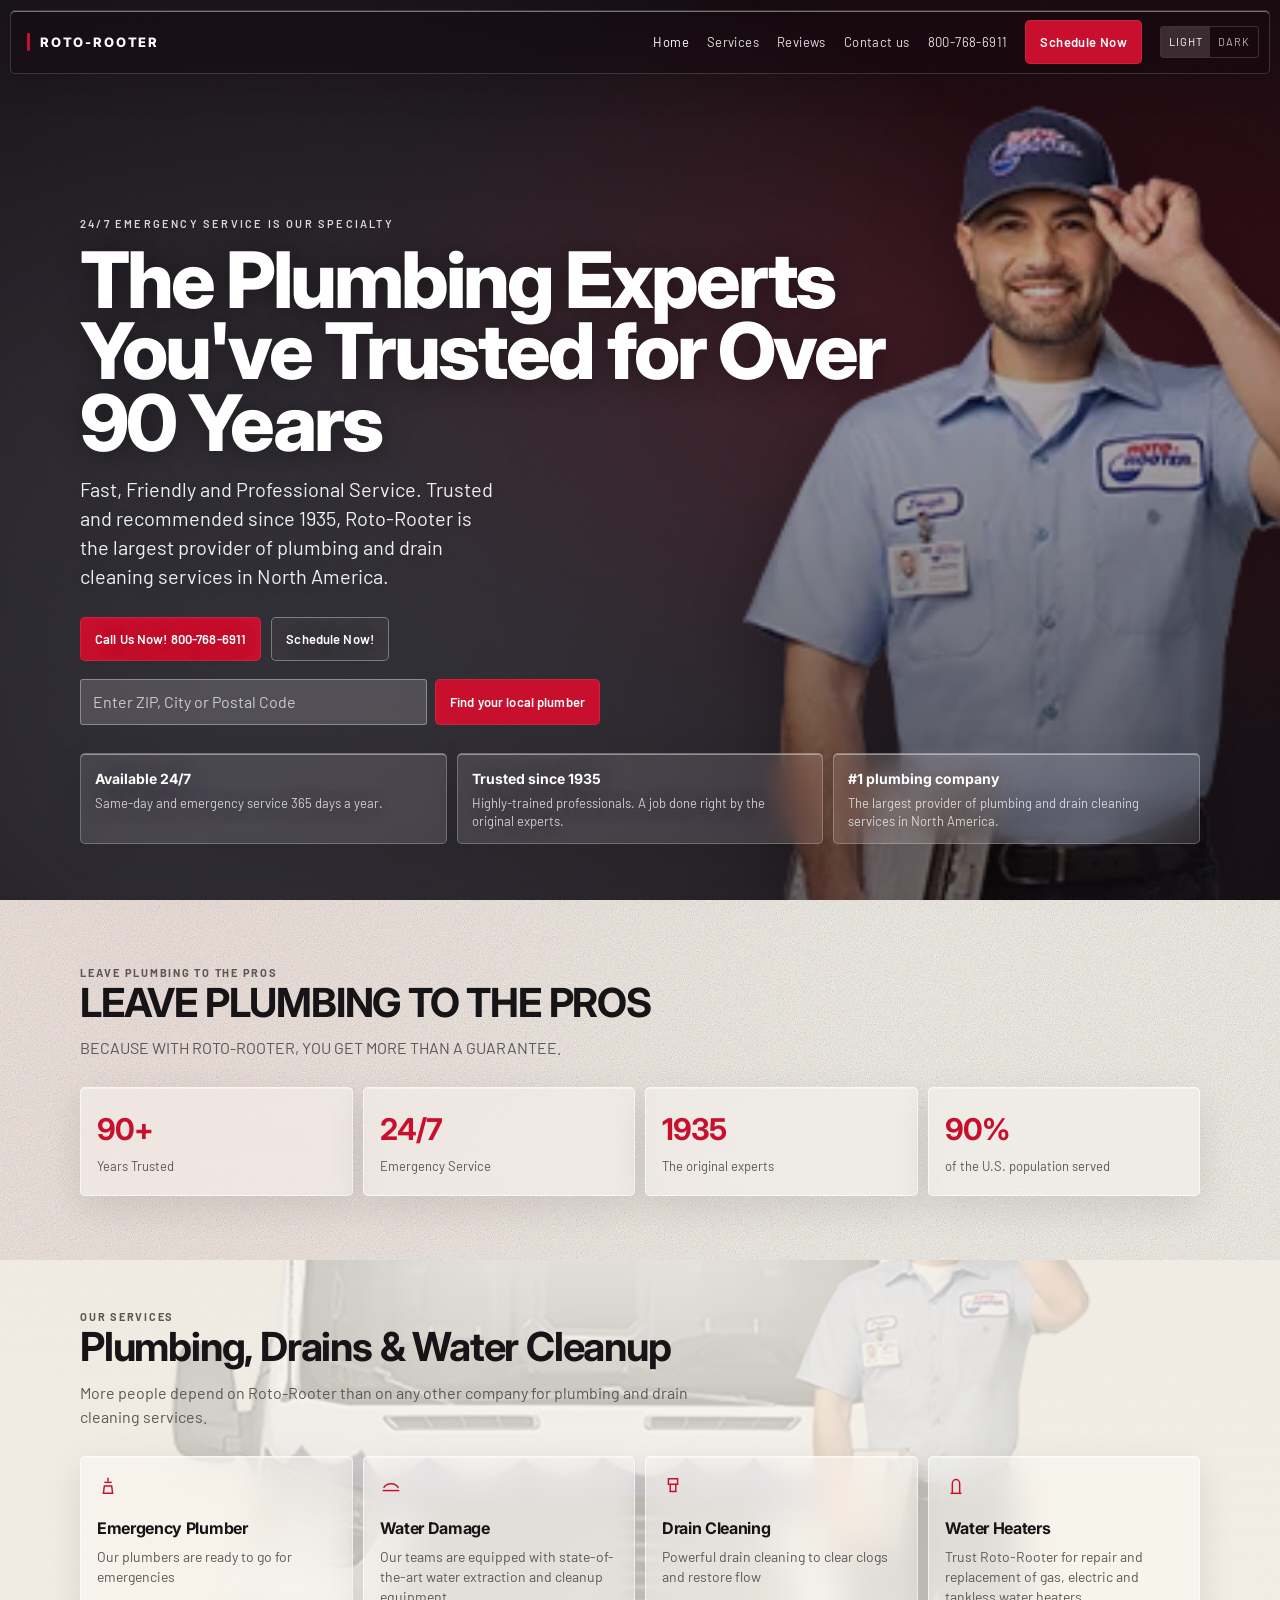
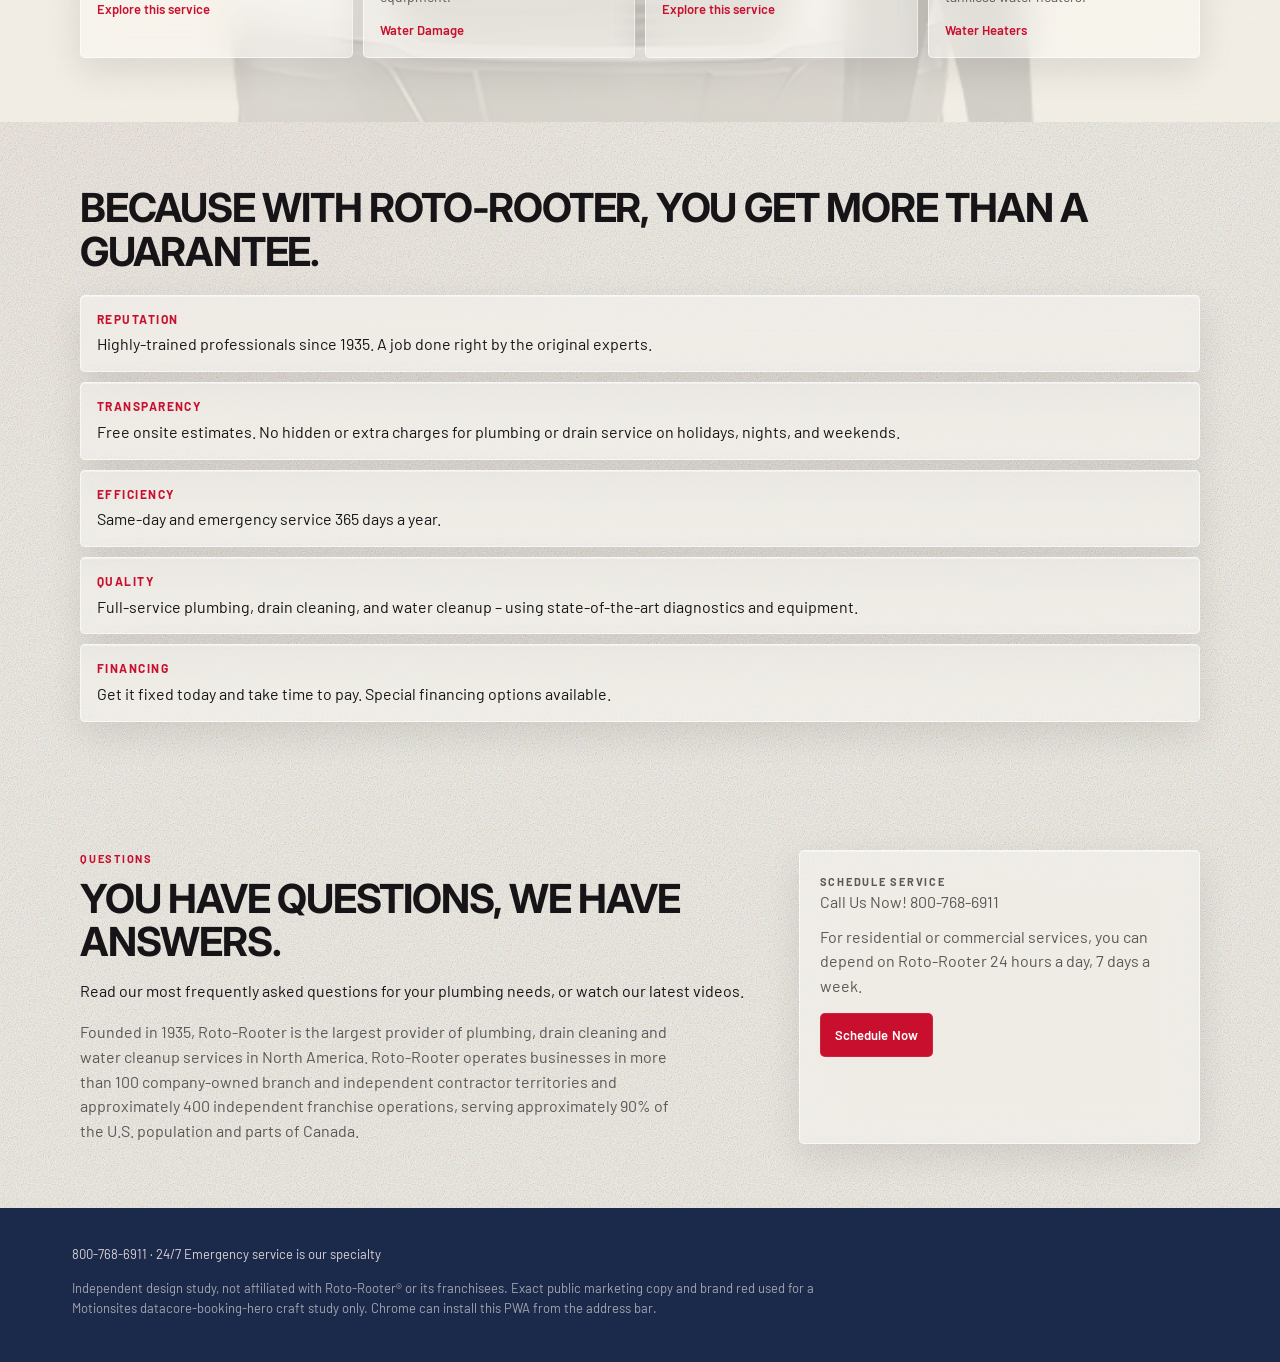
==== commit 93095c81: "fix: lift crushed hero and keep checkout success hidden Official van/plumber cutouts were lost under" ====
--- a/index.html
+++ b/index.html
@@ -55,10 +55,10 @@
   </header>
   <section class="hero">
     <div id="heroBg" class="hero-media" aria-hidden="true">
-      <img class="hero-photo" src="/images/hero-mobile.webp" srcset="/images/hero-mobile.webp 800w, /images/hero.webp 1600w" sizes="100vw" alt="" />
-      <video class="hero-video" autoplay muted loop playsinline poster="/images/hero.webp">
+      <video class="hero-video" id="heroVideo" autoplay muted loop playsinline>
         <source src="https://d8j0ntlcm91z4.cloudfront.net/user_38xzZboKViGWJOttwIXH07lWA1P/hf_20260210_031346_d87182fb-b0af-4273-84d1-c6fd17d6bf0f.mp4" type="video/mp4" />
       </video>
+      <img class="hero-cutout" src="/images/hero.webp" srcset="/images/hero-mobile.webp 800w, /images/hero.webp 1600w" sizes="(max-width: 820px) 80vw, 58vw" alt="" />
     </div>
     <div class="hero-grade" aria-hidden="true"></div>
     <div class="hero-grain" aria-hidden="true"></div>
--- a/css/app.css
+++ b/css/app.css
@@ -211,33 +211,43 @@
   display: grid;
   align-items: end;
 }
-.hero-media,
-.hero-photo,
-.hero-video {
+.hero-media {
   position: absolute;
   inset: -6%;
   z-index: 0;
   width: 112%;
   height: 112%;
-  object-fit: cover;
   transform: scale(1.08);
   transform-origin: center;
-}
-.hero-media {
   background:
-    #1B2A4A
-    center 46% / cover no-repeat
-    url('/images/hero.webp');
-  filter: saturate(1.12) contrast(1.06) brightness(1.08);
+    radial-gradient(ellipse at 78% 42%, rgba(200, 16, 46, 0.32), transparent 46%),
+    radial-gradient(ellipse at 18% 88%, rgba(27, 42, 74, 0.55), #12080c 72%);
 }
 .hero-photo,
-.hero-video {
+.hero-video,
+.hero-cutout {
+  position: absolute;
   inset: 0;
   width: 100%;
   height: 100%;
-  transform: none;
-}
-.hero-video { opacity: 0.72; }
+  object-fit: cover;
+}
+.hero-video {
+  opacity: 0;
+  mix-blend-mode: lighten;
+  transition: opacity 400ms var(--ease);
+}
+.hero-video.is-on { opacity: 0.28; }
+.hero-cutout {
+  inset: auto 0 -2% auto;
+  width: auto;
+  height: 94%;
+  max-width: 58%;
+  object-fit: contain;
+  z-index: 1;
+  filter: drop-shadow(0 18px 40px rgba(0, 0, 0, 0.38));
+  pointer-events: none;
+}
 .hero-grade,
 .hero-grain,
 .hero-overlay {
@@ -248,8 +258,8 @@
 .hero-grade {
   z-index: 1;
   background:
-    linear-gradient(90deg, rgba(16, 8, 12, 0.46) 0%, rgba(16, 8, 12, 0.08) 58%),
-    linear-gradient(180deg, rgba(12, 6, 10, 0.12) 0%, rgba(12, 6, 10, 0.2) 48%, rgba(10, 4, 8, 0.56) 100%);
+    linear-gradient(90deg, rgba(12, 8, 14, 0.38) 0%, rgba(12, 8, 14, 0.08) 58%),
+    linear-gradient(180deg, rgba(12, 8, 14, 0.08) 0%, rgba(12, 8, 14, 0.16) 48%, rgba(10, 6, 10, 0.42) 100%);
 }
 .hero-grain {
   z-index: 2;
@@ -284,7 +294,7 @@
   line-height: 0.92;
   letter-spacing: -0.038em;
   margin: 0 0 16px;
-  max-width: 14ch;
+  max-width: 16ch;
 }
 .lede {
   font-size: clamp(16px, 2.2vw, 20px);
@@ -311,6 +321,8 @@
   padding: 14px 14px 13px;
   border-radius: var(--r);
   color: #fff;
+  --glass: rgba(255, 255, 255, 0.12);
+  --glass-border: rgba(255, 255, 255, 0.24);
 }
 .trust-row b {
   display: block;
@@ -337,9 +349,9 @@
   flex: 1 1 220px;
   height: 46px;
   border-radius: var(--r-sm);
-  border: 1px solid rgba(255, 255, 255, 0.22);
+  border: 1px solid rgba(255, 255, 255, 0.34);
   padding: 0 12px;
-  background: rgba(255, 255, 255, 0.12);
+  background: rgba(255, 255, 255, 0.16);
   color: #fff;
   backdrop-filter: blur(12px);
 }
@@ -393,8 +405,9 @@
 html[data-theme="light"] .card,
 html[data-theme="light"] .stat,
 html[data-theme="light"] .panel,
-html[data-theme="light"] .review {
-  background: rgba(255, 255, 255, 0.5);
+html[data-theme="light"] .review,
+html[data-theme="light"] .pros li {
+  background: rgba(255, 255, 255, 0.38);
 }
 .card:hover { transform: translateY(-2px); }
 .card svg {
@@ -502,8 +515,8 @@
   position: absolute;
   inset: 0;
   background:
-    linear-gradient(180deg, rgba(12, 6, 10, 0.28), rgba(12, 6, 10, 0.72)),
-    center / cover no-repeat url('/images/hero.webp');
+    linear-gradient(180deg, rgba(12, 6, 10, 0.22), rgba(12, 6, 10, 0.58)),
+    center 30% / cover no-repeat url('/images/pros.webp');
 }
 .page-hero-bg.restored {
   background:
@@ -541,6 +554,7 @@
 .footer a { color: #fff; }
 .disclaimer { opacity: 0.72; margin: 14px 0 0; max-width: 760px; }
 
+[hidden] { display: none !important; }
 form {
   display: grid;
   gap: 12px;
@@ -629,6 +643,12 @@
   .trust-row,
   .stats { grid-template-columns: 1fr; }
   h1 { max-width: 16ch; }
+  .hero-cutout {
+    max-width: 92%;
+    height: 70%;
+    right: -6%;
+    opacity: 0.88;
+  }
   .dock {
     display: grid;
     grid-template-columns: 1fr 1fr;
@@ -645,7 +665,7 @@
 }
 
 @media (prefers-reduced-motion: reduce) {
-  .hero-media, .hero-photo, .hero-video { transform: none; }
+  .hero-media, .hero-photo, .hero-video, .hero-cutout { transform: none; }
   .card:hover { transform: none; }
   * { scroll-behavior: auto !important; }
 }
